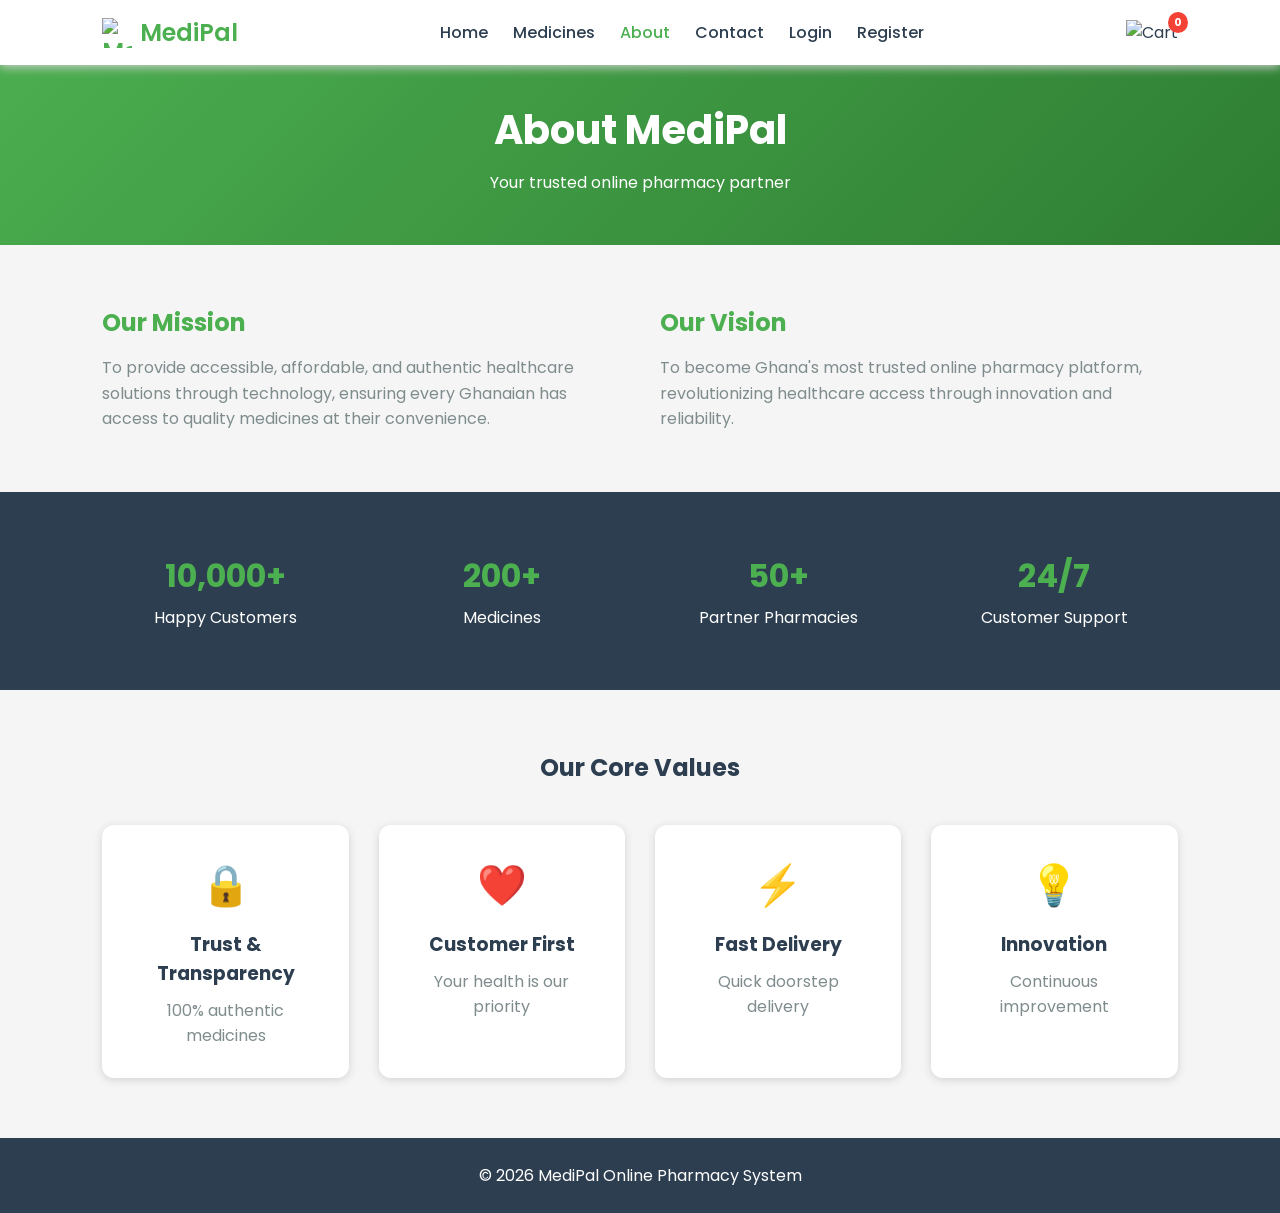
==== About.html @ 034d94d7 "Added new sheets and modify some codes" ====
<!DOCTYPE html>
<html lang="en">
<head>
    <meta charset="UTF-8">
    <meta name="viewport" content="width=device-width, initial-scale=1.0">
    <title>MediPal | About Us</title>
    <link rel="stylesheet" href="About.css">
    <link rel="icon" href="C:\Users\King Theo\Downloads\logo.png" type="image/png">
</head>
<body>

<nav class="navbar">
    <div class="logo">
        <img class="medipal-logo" src="C:\Users\King Theo\Downloads\logo.png" alt="MediPal Logo">
        MediPal
    </div>
    <ul class="nav-links">
        <li><a href="Index.html">Home</a></li>
        <li><a href="Medicines.html">Medicines</a></li>
        <li><a href="About.html" class="active">About</a></li>
        <li><a href="Contact.html">Contact</a></li>
        <li><a href="Login.html">Login</a></li>
        <li><a href="Register.html">Register</a></li>
    </ul>
    <div class="cart-icon">
        <img src="C:\Users\King Theo\Downloads\cart.png" alt="Cart">
        <span class="cart-count">0</span>
    </div>
</nav>

<section class="page-header">
    <h1>About MediPal</h1>
    <p>Your trusted online pharmacy partner</p>
</section>

<section class="about-content">
    <div class="container">
        <div class="about-text">
            <h2>Our Mission</h2>
            <p>To provide accessible, affordable, and authentic healthcare solutions through technology, ensuring every Ghanaian has access to quality medicines at their convenience.</p>
        </div>
        <div class="about-text">
            <h2>Our Vision</h2>
            <p>To become Ghana's most trusted online pharmacy platform, revolutionizing healthcare access through innovation and reliability.</p>
        </div>
    </div>
</section>

<section class="stats">
    <div class="stats-grid">
        <div class="stat-card">
            <h3>10,000+</h3>
            <p>Happy Customers</p>
        </div>
        <div class="stat-card">
            <h3>200+</h3>
            <p>Medicines</p>
        </div>
        <div class="stat-card">
            <h3>50+</h3>
            <p>Partner Pharmacies</p>
        </div>
        <div class="stat-card">
            <h3>24/7</h3>
            <p>Customer Support</p>
        </div>
    </div>
</section>

<section class="values">
    <h2>Our Core Values</h2>
    <div class="values-grid">
        <div class="value-card">
            <span>🔒</span>
            <h3>Trust & Transparency</h3>
            <p>100% authentic medicines</p>
        </div>
        <div class="value-card">
            <span>❤️</span>
            <h3>Customer First</h3>
            <p>Your health is our priority</p>
        </div>
        <div class="value-card">
            <span>⚡</span>
            <h3>Fast Delivery</h3>
            <p>Quick doorstep delivery</p>
        </div>
        <div class="value-card">
            <span>💡</span>
            <h3>Innovation</h3>
            <p>Continuous improvement</p>
        </div>
    </div>
</section>

<footer class="footer">
    <p>&copy; 2026 MediPal Online Pharmacy System</p>
</footer>

</body>
</html>
---- About.css ----
@import url('https://fonts.googleapis.com/css2?family=Poppins:wght@300;400;500;600;700&display=swap');

* {
    margin: 0;
    padding: 0;
    box-sizing: border-box;
    font-family: 'Poppins', sans-serif;
}

body {
    background: #F5F5F5;
    color: #2C3E50;
}

/* ================= NAVBAR ================= */
.navbar {
    display: flex;
    justify-content: space-between;
    align-items: center;
    padding: 15px 8%;
    background: white;
    box-shadow: 0 2px 10px #D3D3D3;
    position: fixed;
    top: 0;
    width: 100%;
    z-index: 1000;
}

.medipal-logo {
    width: 30px;
    height: 30px;
    margin-right: 8px;
    vertical-align: middle;
}

.logo {
    font-size: 24px;
    font-weight: 600;
    color: #4CAF50;
    display: flex;
    align-items: center;
}

.nav-links {
    display: flex;
    list-style: none;
    gap: 25px;
}

.nav-links a {
    text-decoration: none;
    color: #2C3E50;
    font-weight: 500;
    transition: 0.3s;
}

.nav-links a:hover,
.nav-links a.active {
    color: #4CAF50;
}

.cart-icon {
    position: relative;
    cursor: pointer;
}

.cart-icon img {
    width: 30px;
    height: 30px;
}

.cart-count {
    position: absolute;
    top: -8px;
    right: -10px;
    background: #F44336;
    color: white;
    border-radius: 50%;
    padding: 2px 6px;
    font-size: 11px;
    font-weight: bold;
}

/* ================= PAGE HEADER ================= */
.page-header {
    background: linear-gradient(135deg, #4CAF50, #2E7D32);
    padding: 100px 20px 50px;
    text-align: center;
    color: white;
}

.page-header h1 {
    font-size: 2.5rem;
    margin-bottom: 10px;
}

/* ================= ABOUT CONTENT ================= */
.about-content {
    padding: 60px 8%;
}

.container {
    max-width: 1200px;
    margin: 0 auto;
    display: grid;
    grid-template-columns: 1fr 1fr;
    gap: 40px;
}

.about-text h2 {
    color: #4CAF50;
    margin-bottom: 15px;
}

.about-text p {
    line-height: 1.6;
    color: #7F8C8D;
}

/* ================= STATS ================= */
.stats {
    background: #2C3E50;
    padding: 60px 8%;
}

.stats-grid {
    max-width: 1200px;
    margin: 0 auto;
    display: grid;
    grid-template-columns: repeat(auto-fit, minmax(200px, 1fr));
    gap: 30px;
    text-align: center;
}

.stat-card h3 {
    font-size: 2rem;
    color: #4CAF50;
    margin-bottom: 5px;
}

.stat-card p {
    color: white;
}

/* ================= VALUES ================= */
.values {
    padding: 60px 8%;
    text-align: center;
}

.values h2 {
    margin-bottom: 40px;
}

.values-grid {
    max-width: 1200px;
    margin: 0 auto;
    display: grid;
    grid-template-columns: repeat(auto-fit, minmax(220px, 1fr));
    gap: 30px;
}

.value-card {
    background: white;
    padding: 30px;
    border-radius: 12px;
    box-shadow: 0 2px 8px #D3D3D3;
}

.value-card span {
    font-size: 40px;
    display: block;
    margin-bottom: 15px;
}

.value-card h3 {
    margin-bottom: 10px;
}

.value-card p {
    color: #7F8C8D;
}

/* ================= FOOTER ================= */
.footer {
    text-align: center;
    padding: 25px;
    background: #2C3E50;
    color: white;
}

@media (max-width: 768px) {
    .navbar {
        flex-direction: column;
        gap: 10px;
    }
    
    .nav-links {
        flex-wrap: wrap;
        justify-content: center;
    }
    
    .container {
        grid-template-columns: 1fr;
    }
}
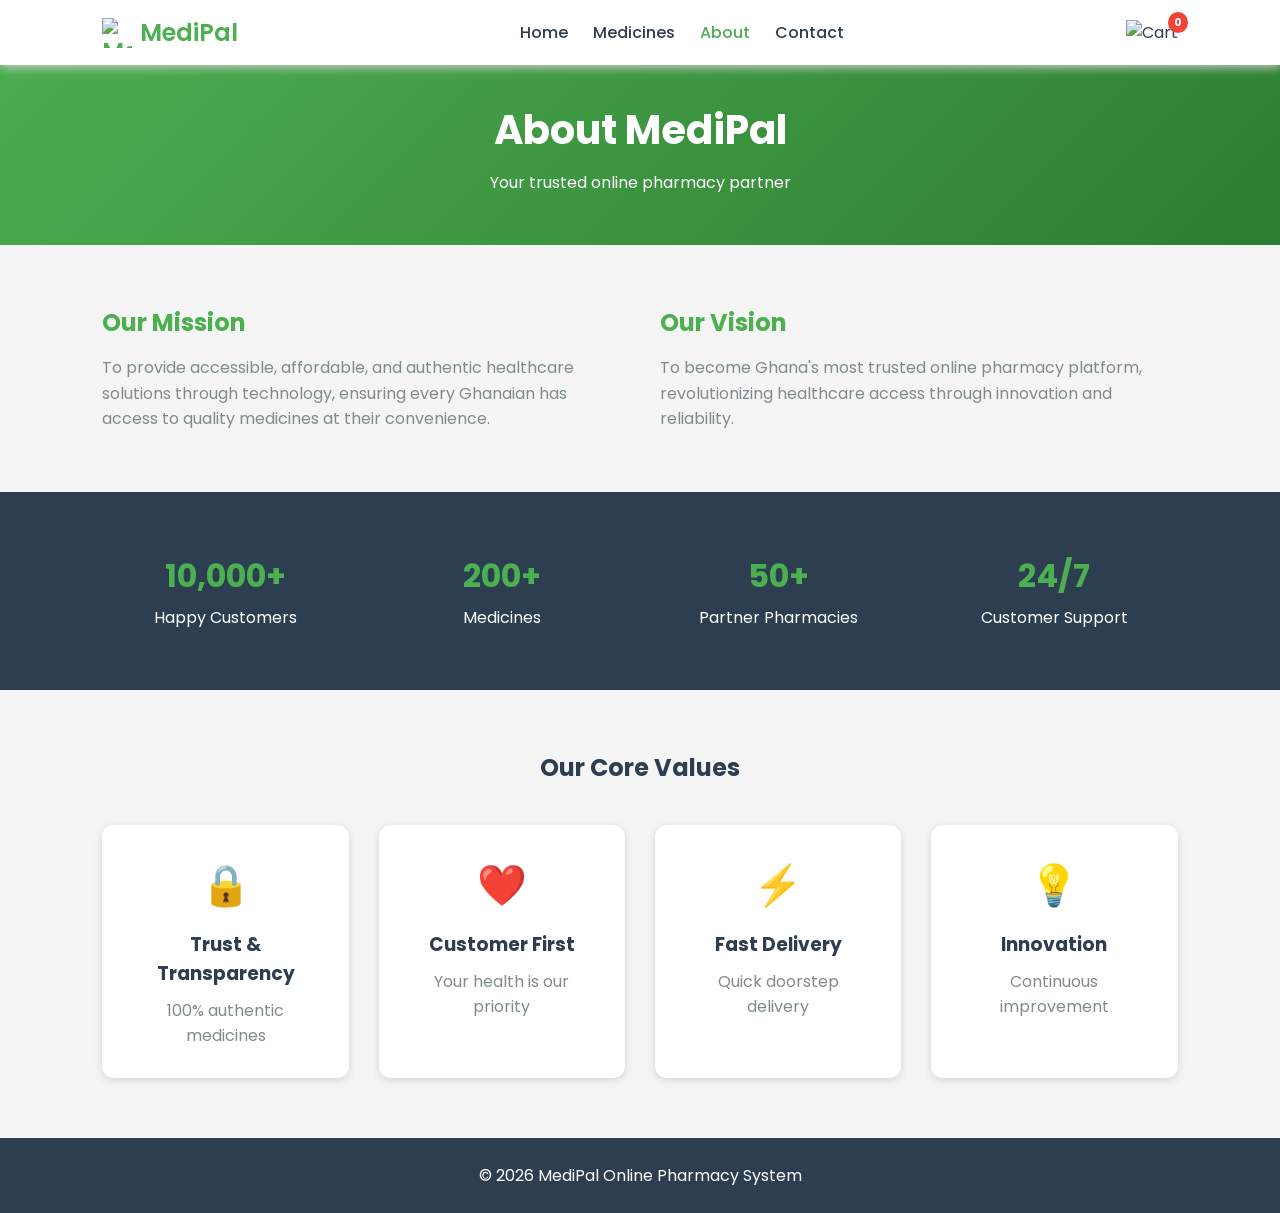
==== commit f17446da: "modified" ====
--- a/About.html
+++ b/About.html
@@ -15,12 +15,12 @@
         MediPal
     </div>
     <ul class="nav-links">
-        <li><a href="Index.html">Home</a></li>
+        <li><a href="Home.html">Home</a></li>
         <li><a href="Medicines.html">Medicines</a></li>
         <li><a href="About.html" class="active">About</a></li>
         <li><a href="Contact.html">Contact</a></li>
-        <li><a href="Login.html">Login</a></li>
-        <li><a href="Register.html">Register</a></li>
+        <!--<li><a href="Login.html">Login</a></li>
+        <li><a href="Register.html">Register</a></li>-->
     </ul>
     <div class="cart-icon">
         <img src="C:\Users\King Theo\Downloads\cart.png" alt="Cart">
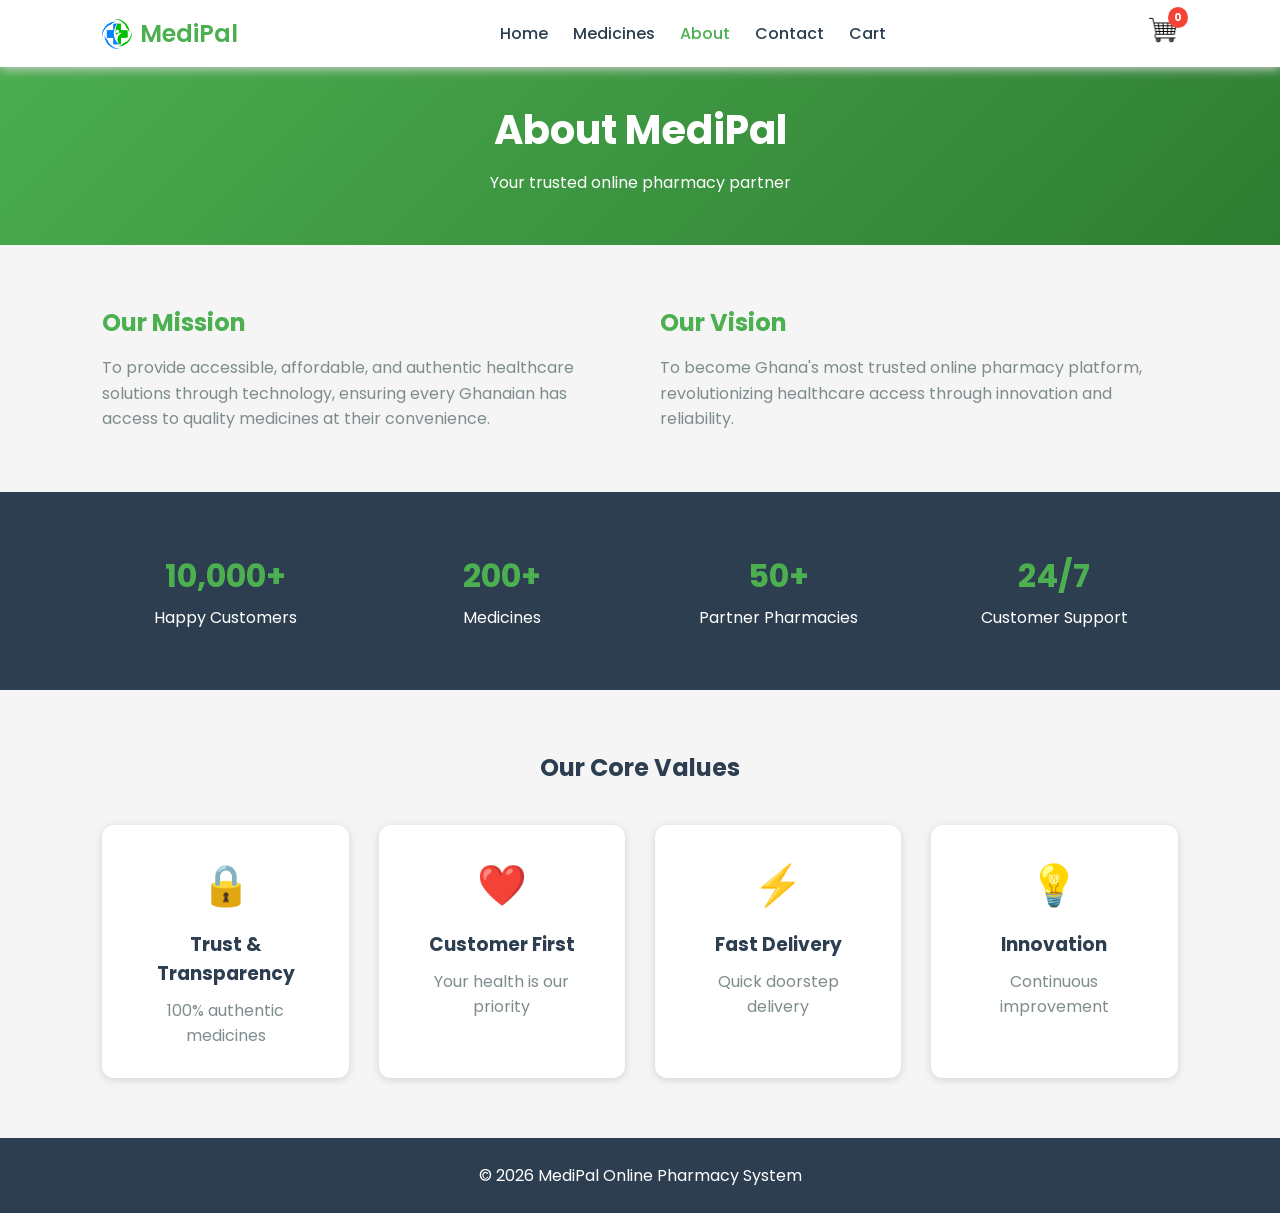
==== commit 5ca60907: "Made a lot of changes" ====
--- a/About.html
+++ b/About.html
@@ -4,26 +4,25 @@
     <meta charset="UTF-8">
     <meta name="viewport" content="width=device-width, initial-scale=1.0">
     <title>MediPal | About Us</title>
-    <link rel="stylesheet" href="About.css">
-    <link rel="icon" href="C:\Users\King Theo\Downloads\logo.png" type="image/png">
+    <link rel="stylesheet" href="css/about.css">
+    <link rel="icon" href="assets/images/logo.png" type="image/png">
 </head>
 <body>
 
 <nav class="navbar">
     <div class="logo">
-        <img class="medipal-logo" src="C:\Users\King Theo\Downloads\logo.png" alt="MediPal Logo">
+        <img class="medipal-logo" src="assets/images/logo.png" alt="MediPal Logo">
         MediPal
     </div>
-    <ul class="nav-links">
-        <li><a href="Home.html">Home</a></li>
-        <li><a href="Medicines.html">Medicines</a></li>
-        <li><a href="About.html" class="active">About</a></li>
-        <li><a href="Contact.html">Contact</a></li>
-        <!--<li><a href="Login.html">Login</a></li>
-        <li><a href="Register.html">Register</a></li>-->
-    </ul>
+       <ul class="nav-links" id="navLinks">
+            <li><a href="index.html">Home</a></li>
+            <li><a href="medicines.html">Medicines</a></li>
+            <li><a href="about.html" class="active">About</a></li>
+            <li><a href="contact.html">Contact</a></li>
+            <li><a href="cart.html">Cart</a></li>
+        </ul>
     <div class="cart-icon">
-        <img src="C:\Users\King Theo\Downloads\cart.png" alt="Cart">
+        <img src="assets/images/cart.png" alt="Cart">
         <span class="cart-count">0</span>
     </div>
 </nav>
@@ -48,48 +47,20 @@
 
 <section class="stats">
     <div class="stats-grid">
-        <div class="stat-card">
-            <h3>10,000+</h3>
-            <p>Happy Customers</p>
-        </div>
-        <div class="stat-card">
-            <h3>200+</h3>
-            <p>Medicines</p>
-        </div>
-        <div class="stat-card">
-            <h3>50+</h3>
-            <p>Partner Pharmacies</p>
-        </div>
-        <div class="stat-card">
-            <h3>24/7</h3>
-            <p>Customer Support</p>
-        </div>
+        <div class="stat-card"><h3>10,000+</h3><p>Happy Customers</p></div>
+        <div class="stat-card"><h3>200+</h3><p>Medicines</p></div>
+        <div class="stat-card"><h3>50+</h3><p>Partner Pharmacies</p></div>
+        <div class="stat-card"><h3>24/7</h3><p>Customer Support</p></div>
     </div>
 </section>
 
 <section class="values">
     <h2>Our Core Values</h2>
     <div class="values-grid">
-        <div class="value-card">
-            <span>🔒</span>
-            <h3>Trust & Transparency</h3>
-            <p>100% authentic medicines</p>
-        </div>
-        <div class="value-card">
-            <span>❤️</span>
-            <h3>Customer First</h3>
-            <p>Your health is our priority</p>
-        </div>
-        <div class="value-card">
-            <span>⚡</span>
-            <h3>Fast Delivery</h3>
-            <p>Quick doorstep delivery</p>
-        </div>
-        <div class="value-card">
-            <span>💡</span>
-            <h3>Innovation</h3>
-            <p>Continuous improvement</p>
-        </div>
+        <div class="value-card"><span>🔒</span><h3>Trust & Transparency</h3><p>100% authentic medicines</p></div>
+        <div class="value-card"><span>❤️</span><h3>Customer First</h3><p>Your health is our priority</p></div>
+        <div class="value-card"><span>⚡</span><h3>Fast Delivery</h3><p>Quick doorstep delivery</p></div>
+        <div class="value-card"><span>💡</span><h3>Innovation</h3><p>Continuous improvement</p></div>
     </div>
 </section>
 
--- a/css/about.css
+++ b/css/about.css
@@ -0,0 +1,46 @@
+@import url('https://fonts.googleapis.com/css2?family=Poppins:wght@300;400;500;600;700&display=swap');
+* { margin:0; padding:0; box-sizing:border-box; font-family:'Poppins',sans-serif; }
+body { background:#F5F5F5; color:#2C3E50; }
+
+.navbar {
+    display:flex; justify-content:space-between; align-items:center;
+    padding:15px 8%; background:white; box-shadow:0 2px 10px #D3D3D3;
+    position:fixed; top:0; width:100%; z-index:1000;
+}
+.medipal-logo { width:30px; height:30px; margin-right:8px; vertical-align:middle; }
+.logo { font-size:24px; font-weight:600; color:#4CAF50; display:flex; align-items:center; }
+.nav-links { display:flex; list-style:none; gap:25px; }
+.nav-links a { text-decoration:none; color:#2C3E50; font-weight:500; transition:0.3s; }
+.nav-links a:hover, .nav-links a.active { color:#4CAF50; }
+.cart-icon { position:relative; cursor:pointer; }
+.cart-icon img { width:30px; height:30px; }
+.cart-count { position:absolute; top:-8px; right:-10px; background:#F44336; color:white; border-radius:50%; padding:2px 6px; font-size:11px; font-weight:bold; }
+
+.page-header { background:linear-gradient(135deg,#4CAF50,#2E7D32); padding:100px 20px 50px; text-align:center; color:white; }
+.page-header h1 { font-size:2.5rem; margin-bottom:10px; }
+
+.about-content { padding:60px 8%; }
+.container { max-width:1200px; margin:0 auto; display:grid; grid-template-columns:1fr 1fr; gap:40px; }
+.about-text h2 { color:#4CAF50; margin-bottom:15px; }
+.about-text p { line-height:1.6; color:#7F8C8D; }
+
+.stats { background:#2C3E50; padding:60px 8%; }
+.stats-grid { max-width:1200px; margin:0 auto; display:grid; grid-template-columns:repeat(auto-fit,minmax(200px,1fr)); gap:30px; text-align:center; }
+.stat-card h3 { font-size:2rem; color:#4CAF50; margin-bottom:5px; }
+.stat-card p { color:white; }
+
+.values { padding:60px 8%; text-align:center; }
+.values h2 { margin-bottom:40px; }
+.values-grid { max-width:1200px; margin:0 auto; display:grid; grid-template-columns:repeat(auto-fit,minmax(220px,1fr)); gap:30px; }
+.value-card { background:white; padding:30px; border-radius:12px; box-shadow:0 2px 8px #D3D3D3; }
+.value-card span { font-size:40px; display:block; margin-bottom:15px; }
+.value-card h3 { margin-bottom:10px; }
+.value-card p { color:#7F8C8D; }
+
+.footer { text-align:center; padding:25px; background:#2C3E50; color:white; }
+
+@media (max-width:768px) {
+    .navbar { flex-direction:column; gap:10px; }
+    .nav-links { flex-wrap:wrap; justify-content:center; }
+    .container { grid-template-columns:1fr; }
+}
